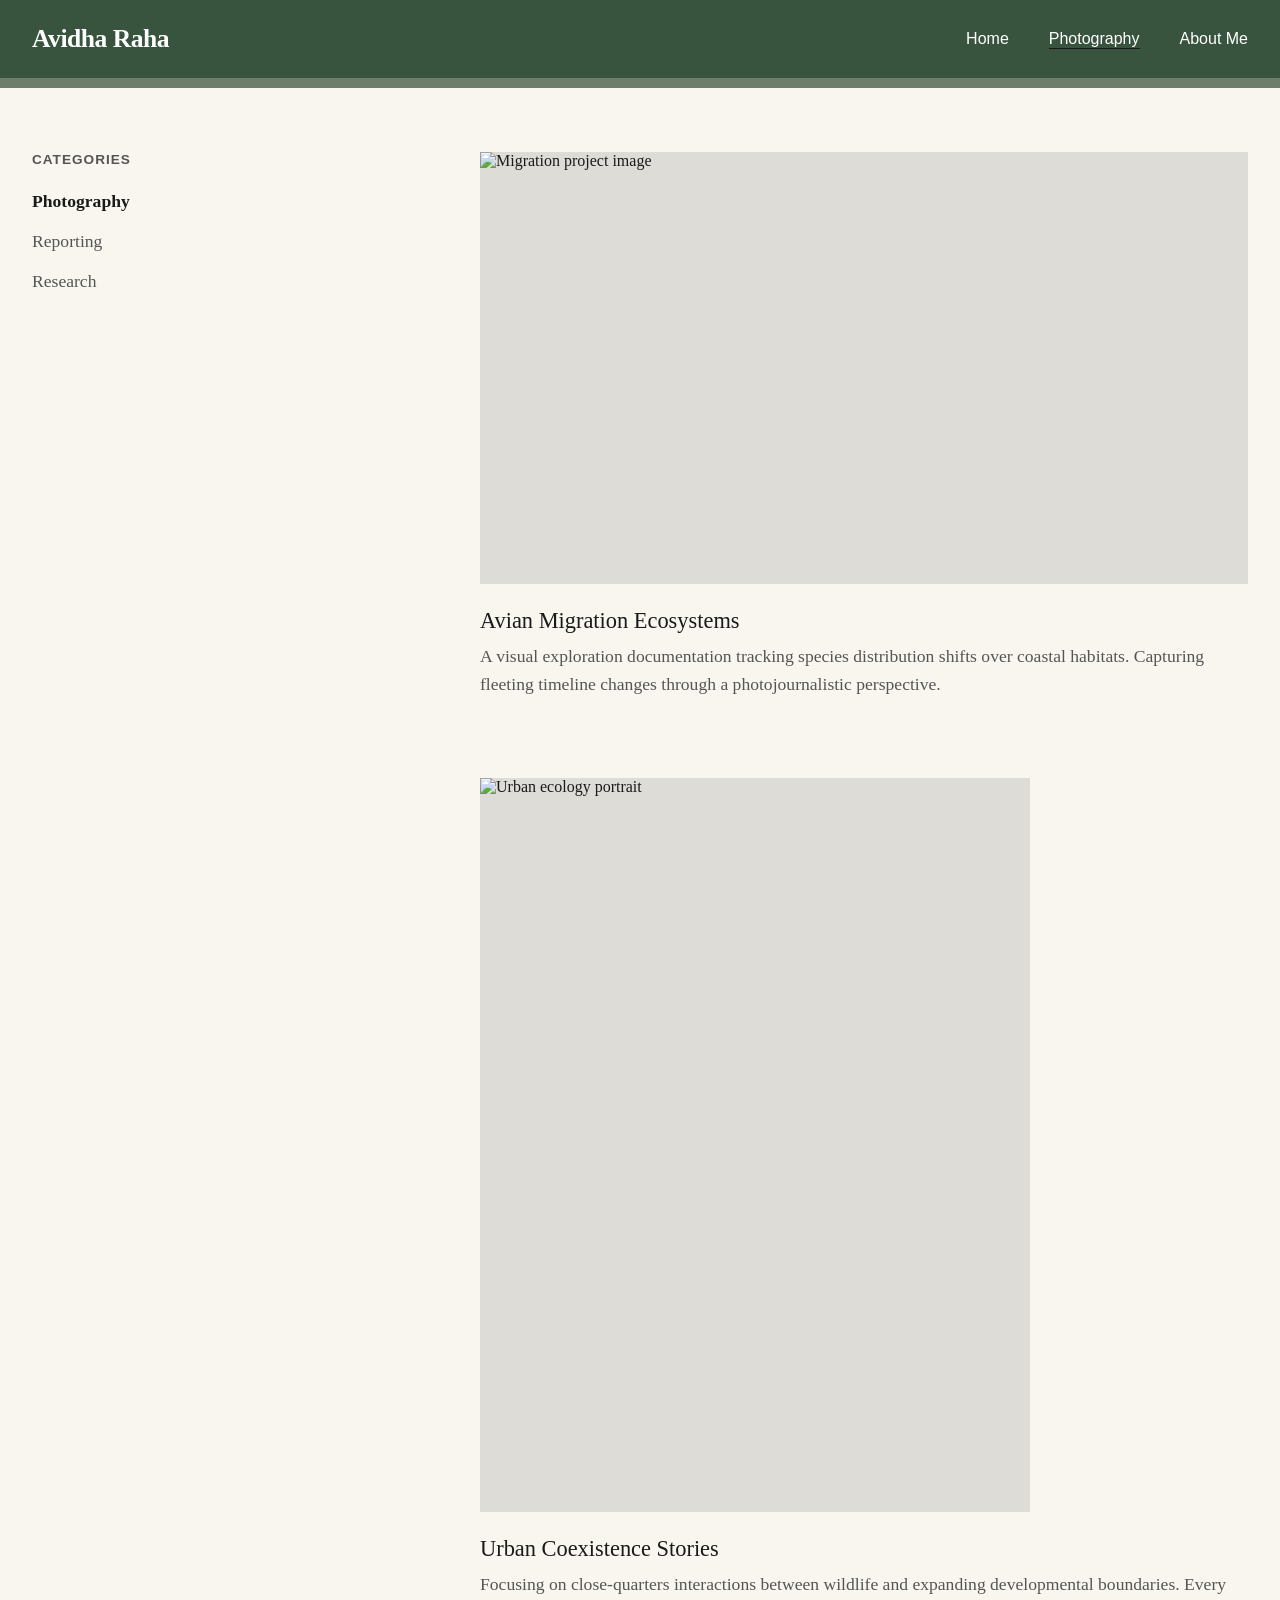
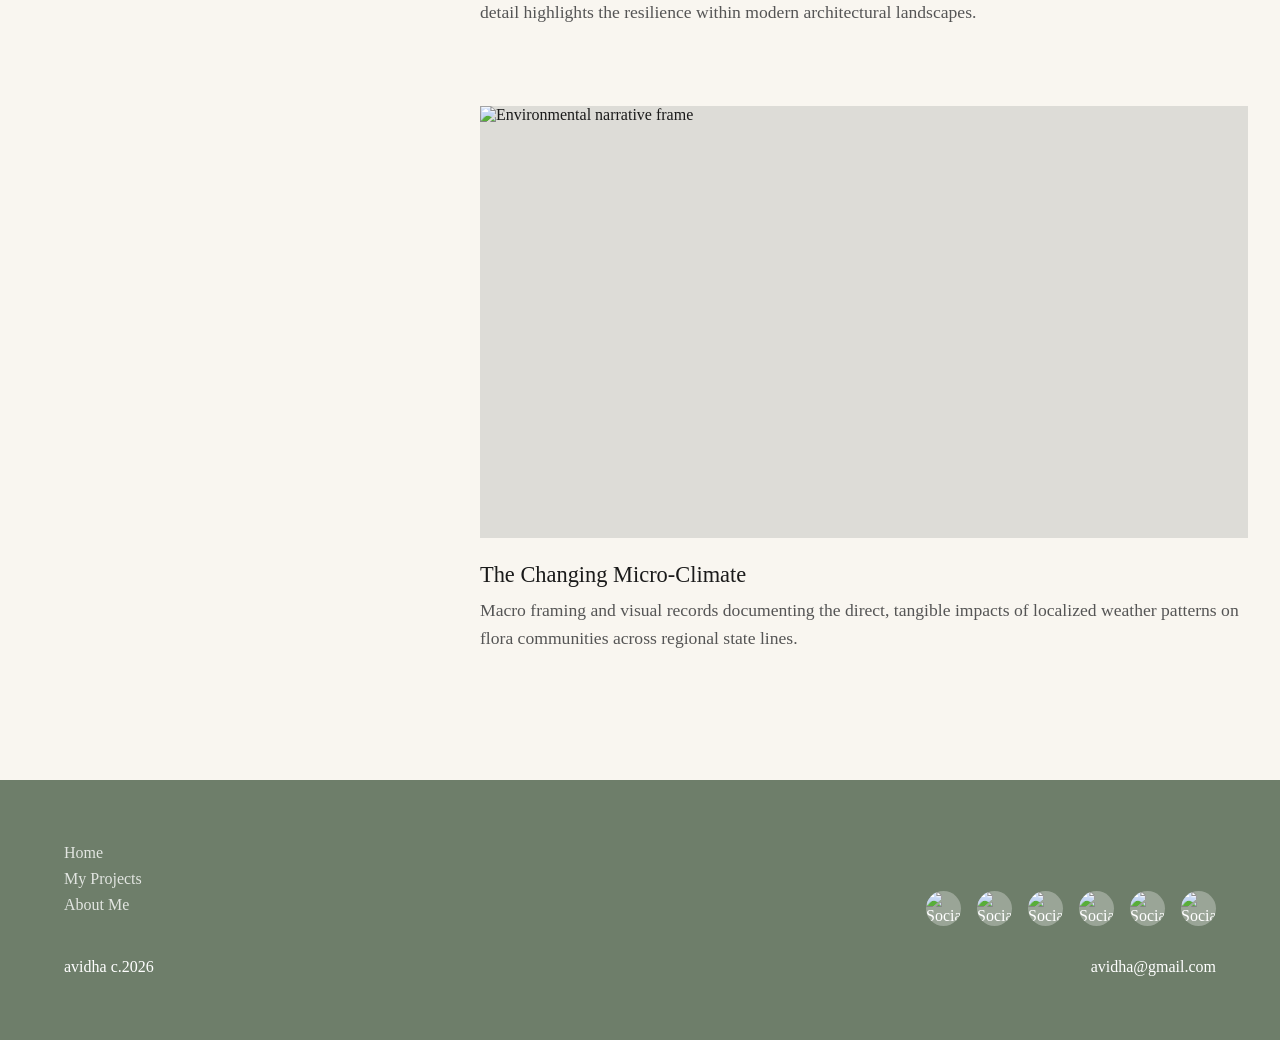
==== photography.html @ e34c5598 "first piush" ====
<!doctype html>
<html lang="en">
    <head>
        <meta charset="UTF-8" />
        <meta name="viewport" content="width=device-width, initial-scale=1.0" />
        <title>Avidha Raha | Photography</title>
        <link rel="stylesheet" href="style.css" />
        <script src="https://cdnjs.cloudflare.com/ajax/libs/gsap/3.12.2/gsap.min.js"></script>
    </head>
    <body>
        <header>
            <div class="header-container">
                <a href="index.html" class="logo transition-trigger"
                    >Avidha Raha</a
                >
                <nav class="nav-links">
                    <a href="index.html" class="transition-trigger">Home</a>
                    <a
                        href="photography.html"
                        class="transition-trigger active-nav"
                        >Photography</a
                    >
                    <a href="index.html#about">About Me</a>
                </nav>
            </div>
        </header>

        <div
            style="
                background-color: var(--accent-sage);
                height: 10px;
                width: 100%;
            "
        ></div>

        <main class="work-layout">
            <nav class="sidebar-nav">
                <h3 class="sidebar-header">Categories</h3>
                <ul>
                    <li class="active">
                        <a href="photography.html" class="transition-trigger"
                            >Photography</a
                        >
                    </li>
                    <li>
                        <a href="reporting.html" class="transition-trigger"
                            >Reporting</a
                        >
                    </li>
                    <li>
                        <a href="research.html" class="transition-trigger"
                            >Research</a
                        >
                    </li>
                </ul>
            </nav>

            <section class="stream-layout">
                <div class="stream-item">
                    <div class="large-placeholder standard-landscape">
                        <img
                            src="https://picsum.photos/1200/675?random=41"
                            alt="Migration project image"
                        />
                    </div>
                    <div class="stream-text">
                        <h3>Avian Migration Ecosystems</h3>
                        <p>
                            A visual exploration documentation tracking species
                            distribution shifts over coastal habitats. Capturing
                            fleeting timeline changes through a
                            photojournalistic perspective.
                        </p>
                    </div>
                </div>

                <div class="stream-item">
                    <div class="large-placeholder standard-portrait">
                        <img
                            src="https://picsum.photos/600/800?random=42"
                            alt="Urban ecology portrait"
                        />
                    </div>
                    <div class="stream-text">
                        <h3>Urban Coexistence Stories</h3>
                        <p>
                            Focusing on close-quarters interactions between
                            wildlife and expanding developmental boundaries.
                            Every detail highlights the resilience within modern
                            architectural landscapes.
                        </p>
                    </div>
                </div>

                <div class="stream-item">
                    <div class="large-placeholder standard-landscape">
                        <img
                            src="https://picsum.photos/1200/675?random=43"
                            alt="Environmental narrative frame"
                        />
                    </div>
                    <div class="stream-text">
                        <h3>The Changing Micro-Climate</h3>
                        <p>
                            Macro framing and visual records documenting the
                            direct, tangible impacts of localized weather
                            patterns on flora communities across regional state
                            lines.
                        </p>
                    </div>
                </div>
            </section>
        </main>

        <footer>
            <div class="footer-content">
                <div class="footer-links">
                    <a href="index.html" class="transition-trigger">Home</a>
                    <a href="photography.html" class="transition-trigger"
                        >My Projects</a
                    >
                    <a href="index.html#about">About Me</a>
                    <br /><br />
                    <p>avidha c.2026</p>
                </div>
                <div class="footer-right">
                    <div class="social-dots">
                        <div class="dot">
                            <img
                                src="https://picsum.photos/70/70?random=31"
                                alt="Social"
                            />
                        </div>
                        <div class="dot">
                            <img
                                src="https://picsum.photos/70/70?random=32"
                                alt="Social"
                            />
                        </div>
                        <div class="dot">
                            <img
                                src="https://picsum.photos/70/70?random=33"
                                alt="Social"
                            />
                        </div>
                        <div class="dot">
                            <img
                                src="https://picsum.photos/70/70?random=34"
                                alt="Social"
                            />
                        </div>
                        <div class="dot">
                            <img
                                src="https://picsum.photos/70/70?random=35"
                                alt="Social"
                            />
                        </div>
                        <div class="dot">
                            <img
                                src="https://picsum.photos/70/70?random=36"
                                alt="Social"
                            />
                        </div>
                    </div>
                    <p>avidha@gmail.com</p>
                </div>
            </div>
        </footer>

        <script src="script.js"></script>
    </body>
</html>
---- style.css ----
/* ==========================================================================
   1. Color Palette, Variable Tokens & Base Resets
   ========================================================================== */
:root {
    --bg-cream: #f9f6f0;
    --accent-sage: #6e7e6a;
    --text-dark: #1a1a1a;
    --text-muted: #555555;
}

* {
    margin: 0;
    padding: 0;
    box-sizing: border-box;
    font-family: "Playfair Display", Georgia, serif;
}

body {
    background-color: var(--bg-cream);
    color: var(--text-dark);
    overflow-x: hidden;
    opacity: 0; /* Managed by GSAP Page Load */
}

a {
    color: inherit;
    text-decoration: none;
}

/* Active Nav Indicator Link */
.active-nav {
    font-weight: 600;
    border-bottom: 1px solid var(--text-dark);
}

/* ==========================================================================
   2. Header & Top Navigation Layout
   ========================================================================== */
header {
    width: 100%;
    background-color: #38543e;
    padding: 1.5rem 2rem;
}

.header-container {
    max-width: 1400px;
    margin: 0 auto;
    display: flex;
    justify-content: space-between; /* Pushes logo left, nav links right */
    align-items: center; /* Vertically centers items */
    flex-wrap: nowrap; /* Guarantees elements stay on one row */
}

.logo {
    font-size: 1.6rem;
    font-weight: 600;
    letter-spacing: -0.5px;
    color: #fff;
    white-space: nowrap; /* Keeps name from wrapping line early */
}

.nav-links {
    display: flex;
    gap: 2.5rem;
}

.nav-links a {
    color: #fff;
    font-family: "Inter", sans-serif;
    font-weight: 100;
}

/* ==========================================================================
   3. Hero Showcase / Carousel Section
   ========================================================================== */
.hero-carousel {
    position: relative;
    width: 100%;
    height: 70vh;
    background-color: #e2dfd8;
    overflow: hidden;
    display: flex;
    align-items: center;
    justify-content: center;
}

.carousel-slide {
    position: absolute;
    top: 0;
    left: 0;
    width: 100%;
    height: 100%;
    background-size: cover;
    background-position: center;
    opacity: 0;
    transition: opacity 1s ease-in-out;
}

.carousel-slide.active {
    opacity: 1;
}

.hero-text {
    position: relative;
    z-index: 10;
    text-align: center;
    max-width: 600px;
    padding: 2rem;
}

.hero-text h1 {
    font-size: 2.5rem;
    margin-bottom: 0.5rem;
    font-weight: 400;
}

.hero-text p {
    font-size: 1.2rem;
    color: var(--text-muted);
}

/* ==========================================================================
   4. Global Page Content Layout Framework
   ========================================================================== */
main {
    max-width: 1400px;
    margin: 0 auto;
    padding: 4rem 2rem 0 2rem;
}

.section-title-container {
    display: flex;
    justify-content: space-between;
    align-items: baseline;
    border-bottom: 1px solid rgba(0, 0, 0, 0.1);
    padding-bottom: 1rem;
    margin-bottom: 3rem;
}

.see-more {
    font-size: 0.9rem;
    text-transform: lowercase;
    color: var(--text-muted);
}

/* Main Grid Layout Framework (Balanced 1fr 2fr for compressed image sizes) */
.work-row,
.about-section {
    display: grid;
    grid-template-columns: 1fr 2fr;
    gap: 4rem;
    margin-bottom: 6rem;
}

.about-section {
    margin-top: 8rem;
    padding-top: 4rem;
    border-top: 1px solid rgba(0, 0, 0, 0.1);
}

.row-label h3,
.about-text h3 {
    font-size: 1.5rem;
    font-weight: 400;
}

/* Inner galleries for Grid Modules */
.row-gallery,
.about-gallery {
    display: grid;
    grid-template-columns: repeat(2, 1fr);
    gap: 0.3rem;
}

.project-card {
    display: block;
}

/* ==========================================================================
   5. General Visual Utilities & Images
   ========================================================================== */
.image-placeholder {
    width: 100%;
    aspect-ratio: 4/3;
    object-fit: cover;
    background-color: #dddcd7;
    margin-bottom: 0.75rem;
    transition: transform 0.3s ease;
}

.project-card:hover .image-placeholder {
    transform: scale(1.02);
}

.project-card p {
    font-size: 0.95rem;
    color: var(--text-muted);
}

/* ==========================================================================
   6. About Me Block Elements
   ========================================================================== */
.about-text p {
    font-size: 1.1rem;
    line-height: 1.6;
    margin-bottom: 1.5rem;
    color: var(--text-muted);
}

.about-sub-img {
    width: 100%;
    aspect-ratio: 1; /* Crisp uniform squares */
    object-fit: cover;
    background-color: #dddcd7;
}

.mini-thumb-row {
    display: flex;
    gap: 1rem;
    margin-top: 2rem;
}

.mini-thumb {
    width: 60px;
    height: 60px;
    object-fit: cover;
    background-color: #dddcd7;
    border-radius: 4px;
}

/* ==========================================================================
   7. Photography Stream Template Layouts
   ========================================================================== */
.work-layout {
    display: grid;
    grid-template-columns: 1fr 2fr; /* Matched 1fr 2fr grid alignment */
    gap: 4rem;
}

.sidebar-nav ul {
    list-style: none;
    position: sticky;
    top: 4rem;
}

.sidebar-nav li {
    margin-bottom: 1.2rem;
}

.sidebar-nav a {
    color: var(--text-muted);
    font-size: 1.1rem;
    transition: color 0.2s ease;
}

.sidebar-nav a:hover {
    color: var(--text-dark);
}

.sidebar-nav li.active a {
    color: var(--text-dark);
    font-weight: bold;
}

.stream-layout {
    display: flex;
    flex-direction: column;
    gap: 5rem;
}

.stream-item {
    width: 100%;
}

/* Managed Responsive Image Placeholders inside the Stream */
.large-placeholder {
    width: 100%;
    background-color: #dddcd7;
    margin-bottom: 1.5rem;
    overflow: hidden;
}

.large-placeholder img {
    width: 100%;
    height: 100%;
    object-fit: cover;
    display: block;
}

/* Controlled image sizes for stream layout templates */
.standard-landscape {
    aspect-ratio: 16/9;
}

.standard-portrait {
    aspect-ratio: 3/4;
    max-width: 550px; /* Prevents portrait orientations from filling huge height gaps */
}

.stream-text h3 {
    font-size: 1.4rem;
    font-weight: 500;
    margin-bottom: 0.5rem;
}

.stream-item p {
    font-size: 1.1rem;
    line-height: 1.6;
    color: var(--text-muted);
    max-width: 800px;
}

/* ==========================================================================
   8. Global Footer Section Layout
   ========================================================================== */
footer {
    background-color: var(--accent-sage);
    color: #ffffff;
    padding: 4rem;
    margin-top: 8rem;
}

.footer-content {
    display: flex;
    justify-content: space-between;
    align-items: flex-end;
}

.footer-links a {
    display: block;
    margin-bottom: 0.5rem;
    opacity: 0.8;
}

.footer-links a:hover {
    opacity: 1;
}

.footer-right {
    text-align: right;
}

.social-dots {
    display: flex;
    gap: 1rem;
    margin-bottom: 2rem;
    justify-content: flex-end;
}

.dot {
    width: 35px;
    height: 35px;
    background-color: rgba(255, 255, 255, 0.3);
    border-radius: 50%;
    overflow: hidden;
}

.dot img {
    width: 100%;
    height: 100%;
    object-fit: cover;
}

/* ==========================================================================
   9. Mobile Fluid Optimization Responsive Media Query
   ========================================================================== */
@media (max-width: 768px) {
    header {
        padding: 1.5rem 1.5rem;
    }

    .header-container {
        flex-direction: column;
        gap: 1rem;
        text-align: center;
    }

    main,
    .work-layout {
        padding: 2rem 1.5rem;
    }

    /* Collapse all structural page grids into consistent single column stacks */
    .work-row,
    .about-section,
    .work-layout {
        grid-template-columns: 1fr;
        gap: 2rem;
        margin-bottom: 4rem;
    }

    /* Keep filters readable as a centered horizontal row link group on mobile */
    .sidebar-nav ul {
        display: flex;
        justify-content: center;
        gap: 1.5rem;
        flex-wrap: wrap;
        position: static;
        margin-bottom: 1rem;
    }

    .sidebar-nav li {
        margin-bottom: 0;
    }

    /* Stack gallery rows seamlessly on screens below mobile resolution breaks */
    .row-gallery,
    .about-gallery,
    .stream-layout {
        grid-template-columns: 1fr;
        gap: 2rem;
    }

    /* Restores absolute single column properties */
    .project-card {
        grid-column: span 1 !important;
        width: 100%;
    }

    /* Forces uniform padding, 4:3 viewports and absolute image center locks */
    .image-placeholder,
    .large-placeholder,
    .about-sub-img {
        aspect-ratio: 4/3 !important;
        max-width: 100% !important;
        display: block;
        margin-left: auto;
        margin-right: auto;
    }

    /* Strict alignment rules across elements and text copy modules */
    .row-label,
    .about-text,
    .stream-text,
    .footer-content,
    .footer-right {
        text-align: center;
        flex-direction: column;
        align-items: center;
    }

    .mini-thumb-row,
    .social-dots {
        justify-content: center;
    }

    .project-card p,
    .stream-item p {
        text-align: center;
        margin-left: auto;
        margin-right: auto;
    }
}

.sidebar-header {
    font-family: "Inter", sans-serif;
    font-size: 0.85rem;
    text-transform: uppercase;
    letter-spacing: 1px;
    color: var(--text-muted);
    margin-bottom: 1.5rem;
    font-weight: 600;
}

@media (max-width: 768px) {
    .sidebar-header {
        text-align: center;
        margin-bottom: 0.5rem;
    }
}
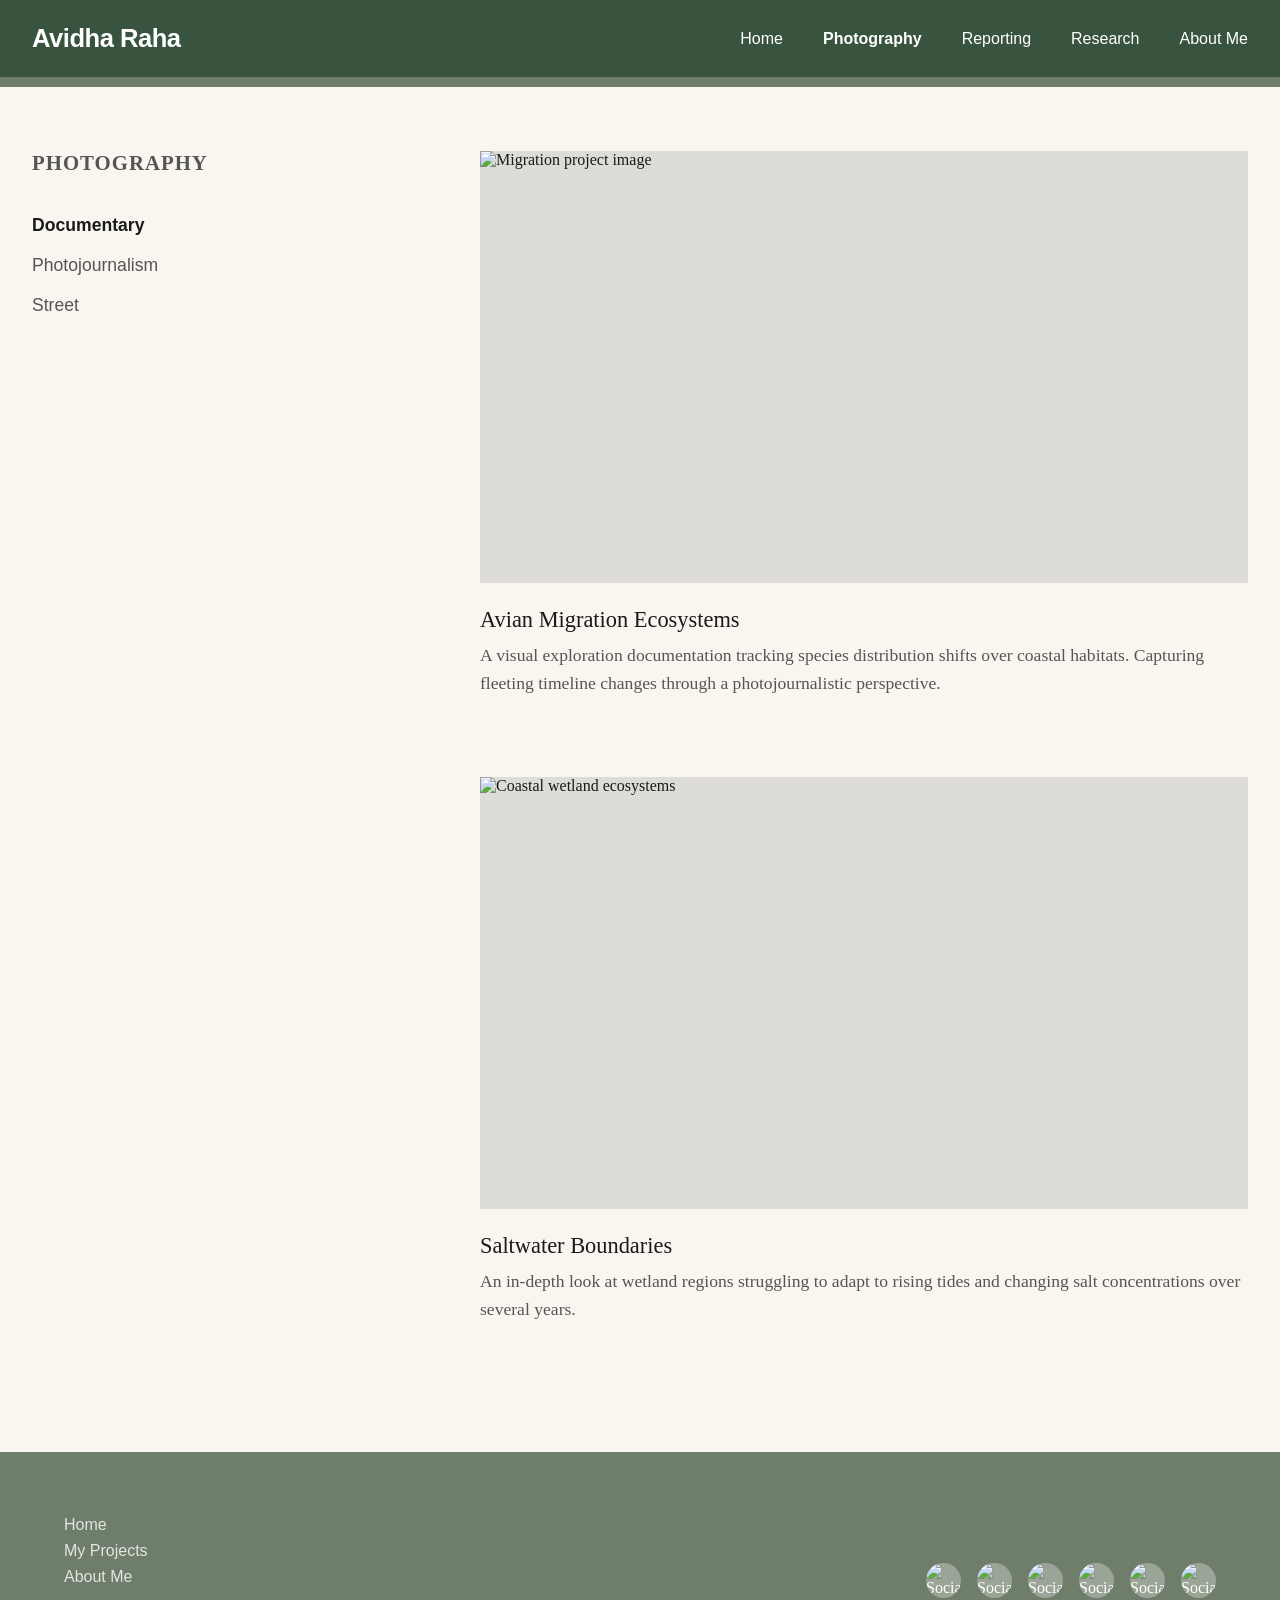
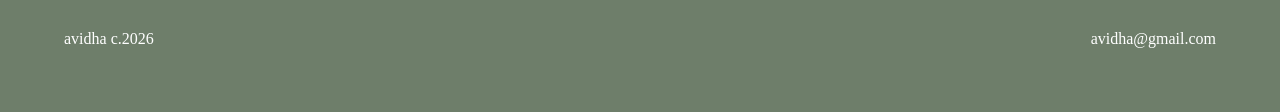
==== commit b81110ac: "Made Divisions of content" ====
--- a/photography.html
+++ b/photography.html
@@ -20,7 +20,14 @@
                         class="transition-trigger active-nav"
                         >Photography</a
                     >
-                    <a href="index.html#about">About Me</a>
+
+                    <a href="reporting.html" class="transition-trigger"
+                        >Reporting</a
+                    >
+                    <a href="research.html" class="transition-trigger"
+                        >Research</a
+                    >
+                    <a href="#about">About Me</a>
                 </nav>
             </div>
         </header>
@@ -35,28 +42,23 @@
 
         <main class="work-layout">
             <nav class="sidebar-nav">
-                <h3 class="sidebar-header">Categories</h3>
-                <ul>
-                    <li class="active">
-                        <a href="photography.html" class="transition-trigger"
-                            >Photography</a
-                        >
+                <h3 class="sidebar-header">Photography</h3>
+                <ul id="category-filters">
+                    <li class="active" data-filter="documentary">
+                        <a href="#">Documentary</a>
                     </li>
-                    <li>
-                        <a href="reporting.html" class="transition-trigger"
-                            >Reporting</a
-                        >
+                    <li data-filter="photojournalism">
+                        <a href="#">Photojournalism</a>
                     </li>
-                    <li>
-                        <a href="research.html" class="transition-trigger"
-                            >Research</a
-                        >
+                    <li data-filter="street">
+                        <a href="#">Street</a>
                     </li>
                 </ul>
             </nav>
 
             <section class="stream-layout">
-                <div class="stream-item">
+                <!-- ==================== DOCUMENTARY PROJECTS ==================== -->
+                <div class="stream-item" data-category="documentary">
                     <div class="large-placeholder standard-landscape">
                         <img
                             src="https://picsum.photos/1200/675?random=41"
@@ -74,7 +76,25 @@
                     </div>
                 </div>
 
-                <div class="stream-item">
+                <div class="stream-item" data-category="documentary">
+                    <div class="large-placeholder standard-landscape">
+                        <img
+                            src="https://picsum.photos/1200/675?random=51"
+                            alt="Coastal wetland ecosystems"
+                        />
+                    </div>
+                    <div class="stream-text">
+                        <h3>Saltwater Boundaries</h3>
+                        <p>
+                            An in-depth look at wetland regions struggling to
+                            adapt to rising tides and changing salt
+                            concentrations over several years.
+                        </p>
+                    </div>
+                </div>
+
+                <!-- ==================== PHOTOJOURNALISM PROJECTS ==================== -->
+                <div class="stream-item" data-category="photojournalism">
                     <div class="large-placeholder standard-portrait">
                         <img
                             src="https://picsum.photos/600/800?random=42"
@@ -92,7 +112,25 @@
                     </div>
                 </div>
 
-                <div class="stream-item">
+                <div class="stream-item" data-category="photojournalism">
+                    <div class="large-placeholder standard-landscape">
+                        <img
+                            src="https://picsum.photos/1200/675?random=52"
+                            alt="City development grid"
+                        />
+                    </div>
+                    <div class="stream-text">
+                        <h3>The Transit Corridor</h3>
+                        <p>
+                            Documenting night shifts and structural evolution
+                            along newly commissioned rapid transit paths
+                            bisecting old neighbourhoods.
+                        </p>
+                    </div>
+                </div>
+
+                <!-- ==================== STREET PROJECTS ==================== -->
+                <div class="stream-item" data-category="street">
                     <div class="large-placeholder standard-landscape">
                         <img
                             src="https://picsum.photos/1200/675?random=43"
@@ -106,6 +144,22 @@
                             direct, tangible impacts of localized weather
                             patterns on flora communities across regional state
                             lines.
+                        </p>
+                    </div>
+                </div>
+
+                <div class="stream-item" data-category="street">
+                    <div class="large-placeholder standard-portrait">
+                        <img
+                            src="https://picsum.photos/600/800?random=53"
+                            alt="Midday market geometry"
+                        />
+                    </div>
+                    <div class="stream-text">
+                        <h3>Intersections in Shadow</h3>
+                        <p>
+                            Studying geometric light shafts piercing market
+                            canopy frameworks during peak summer midday hours.
                         </p>
                     </div>
                 </div>
--- a/style.css
+++ b/style.css
@@ -8,11 +8,13 @@
     --text-muted: #555555;
 }
 
+@import url("https://fonts.googleapis.com/css2?family=Cormorant+Garamond:ital,wght@0,400;0,500;0,600;1,400&family=Lato:wght@300;400;500;600&display=swap");
+@import url("https://fonts.googleapis.com/css2?family=Lato:ital,wght@0,100;0,300;0,400;0,700;0,900;1,100;1,300;1,400;1,700;1,900&display=swap");
 * {
     margin: 0;
     padding: 0;
     box-sizing: border-box;
-    font-family: "Playfair Display", Georgia, serif;
+    font-family: "Cormorant Garamond", Georgia, serif;
 }
 
 body {
@@ -25,12 +27,12 @@
 a {
     color: inherit;
     text-decoration: none;
+    font-family: "Lato", sans-serif;
 }
 
 /* Active Nav Indicator Link */
 .active-nav {
-    font-weight: 600;
-    border-bottom: 1px solid var(--text-dark);
+    font-weight: 600 !important;
 }
 
 /* ==========================================================================
@@ -66,7 +68,7 @@
 
 .nav-links a {
     color: #fff;
-    font-family: "Inter", sans-serif;
+    font-family: "Lato", sans-serif;
     font-weight: 100;
 }
 
@@ -453,12 +455,12 @@
 }
 
 .sidebar-header {
-    font-family: "Inter", sans-serif;
-    font-size: 0.85rem;
+    font-family: "Cormorant Garamond", Georgia, serif;
+    font-size: 1.3rem;
     text-transform: uppercase;
     letter-spacing: 1px;
     color: var(--text-muted);
-    margin-bottom: 1.5rem;
+    margin-bottom: 2.5rem;
     font-weight: 600;
 }
 
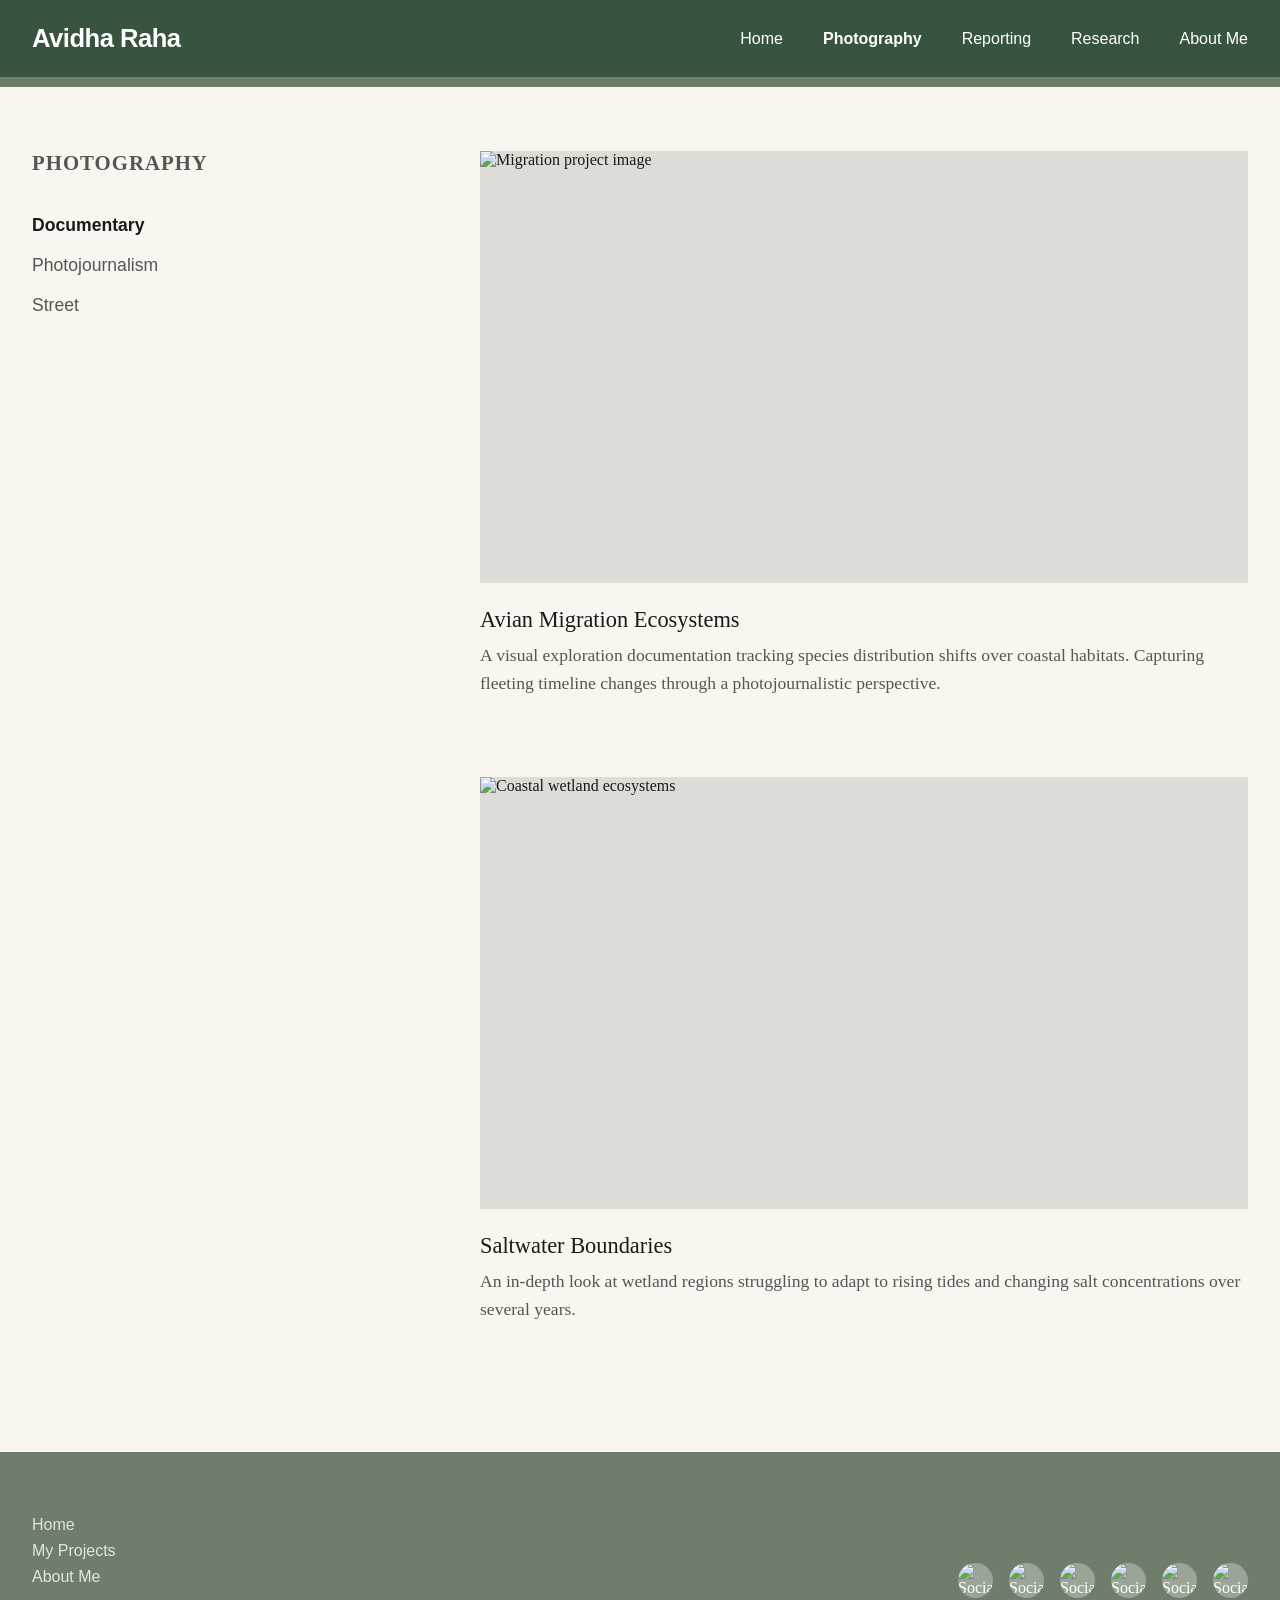
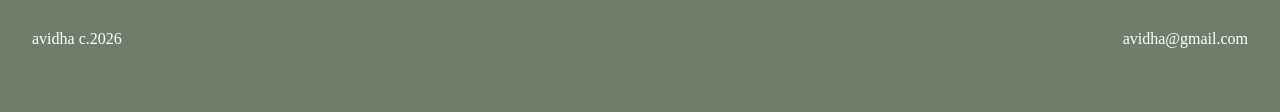
==== commit 8505caed: "Link names changed" ====
--- a/photography.html
+++ b/photography.html
@@ -10,23 +10,17 @@
     <body>
         <header>
             <div class="header-container">
-                <a href="index.html" class="logo transition-trigger"
-                    >Avidha Raha</a
-                >
+                <a href="/" class="logo transition-trigger">Avidha Raha</a>
                 <nav class="nav-links">
-                    <a href="index.html" class="transition-trigger">Home</a>
-                    <a
-                        href="photography.html"
-                        class="transition-trigger active-nav"
+                    <a href="/" class="transition-trigger">Home</a>
+                    <a href="/photography" class="transition-trigger active-nav"
                         >Photography</a
                     >
 
-                    <a href="reporting.html" class="transition-trigger"
+                    <a href="/reporting" class="transition-trigger"
                         >Reporting</a
                     >
-                    <a href="research.html" class="transition-trigger"
-                        >Research</a
-                    >
+                    <a href="/research" class="transition-trigger">Research</a>
                     <a href="#about">About Me</a>
                 </nav>
             </div>
@@ -169,11 +163,11 @@
         <footer>
             <div class="footer-content">
                 <div class="footer-links">
-                    <a href="index.html" class="transition-trigger">Home</a>
-                    <a href="photography.html" class="transition-trigger"
+                    <a href="/" class="transition-trigger">Home</a>
+                    <a href="/photography" class="transition-trigger"
                         >My Projects</a
                     >
-                    <a href="index.html#about">About Me</a>
+                    <a href="/#about">About Me</a>
                     <br /><br />
                     <p>avidha c.2026</p>
                 </div>
--- a/style.css
+++ b/style.css
@@ -1,15 +1,22 @@
+@import url("https://fonts.googleapis.com/css2?family=Cormorant+Garamond:ital,wght@0,400;0,500;0,600;1,400&family=Lato:wght@300;400;500;600&display=swap");
+
 /* ==========================================================================
    1. Color Palette, Variable Tokens & Base Resets
    ========================================================================== */
 :root {
     --bg-cream: #f9f6f0;
     --accent-sage: #6e7e6a;
+    --accent-dark-green: #38543e;
     --text-dark: #1a1a1a;
     --text-muted: #555555;
-}
-
-@import url("https://fonts.googleapis.com/css2?family=Cormorant+Garamond:ital,wght@0,400;0,500;0,600;1,400&family=Lato:wght@300;400;500;600&display=swap");
-@import url("https://fonts.googleapis.com/css2?family=Lato:ital,wght@0,100;0,300;0,400;0,700;0,900;1,100;1,300;1,400;1,700;1,900&display=swap");
+
+    /* Responsive Fluid Typography */
+    --fs-h1: clamp(2rem, 5vw, 2.5rem);
+    --fs-h3: clamp(1.3rem, 4vw, 1.5rem);
+    --fs-body: clamp(1rem, 2.5vw, 1.1rem);
+    --fs-muted: clamp(0.9rem, 2vw, 0.95rem);
+}
+
 * {
     margin: 0;
     padding: 0;
@@ -28,9 +35,11 @@
     color: inherit;
     text-decoration: none;
     font-family: "Lato", sans-serif;
-}
-
-/* Active Nav Indicator Link */
+    transition:
+        opacity 0.2s ease,
+        color 0.2s ease;
+}
+
 .active-nav {
     font-weight: 600 !important;
 }
@@ -40,7 +49,7 @@
    ========================================================================== */
 header {
     width: 100%;
-    background-color: #38543e;
+    background-color: var(--accent-dark-green);
     padding: 1.5rem 2rem;
 }
 
@@ -48,9 +57,9 @@
     max-width: 1400px;
     margin: 0 auto;
     display: flex;
-    justify-content: space-between; /* Pushes logo left, nav links right */
-    align-items: center; /* Vertically centers items */
-    flex-wrap: nowrap; /* Guarantees elements stay on one row */
+    justify-content: space-between;
+    align-items: center;
+    gap: 1.5rem;
 }
 
 .logo {
@@ -58,18 +67,19 @@
     font-weight: 600;
     letter-spacing: -0.5px;
     color: #fff;
-    white-space: nowrap; /* Keeps name from wrapping line early */
+    white-space: nowrap;
 }
 
 .nav-links {
     display: flex;
     gap: 2.5rem;
+    flex-wrap: wrap; /* Prevents text clipping on small viewports */
 }
 
 .nav-links a {
     color: #fff;
     font-family: "Lato", sans-serif;
-    font-weight: 100;
+    font-weight: 300;
 }
 
 /* ==========================================================================
@@ -79,6 +89,7 @@
     position: relative;
     width: 100%;
     height: 70vh;
+    min-height: 400px; /* Ensures text has room on short mobile screens */
     background-color: #e2dfd8;
     overflow: hidden;
     display: flex;
@@ -106,18 +117,19 @@
     position: relative;
     z-index: 10;
     text-align: center;
+    width: 100%;
     max-width: 600px;
-    padding: 2rem;
+    padding: 1.5rem;
 }
 
 .hero-text h1 {
-    font-size: 2.5rem;
+    font-size: var(--fs-h1);
     margin-bottom: 0.5rem;
     font-weight: 400;
 }
 
 .hero-text p {
-    font-size: 1.2rem;
+    font-size: var(--fs-body);
     color: var(--text-muted);
 }
 
@@ -137,17 +149,18 @@
     border-bottom: 1px solid rgba(0, 0, 0, 0.1);
     padding-bottom: 1rem;
     margin-bottom: 3rem;
+    gap: 1rem;
 }
 
 .see-more {
     font-size: 0.9rem;
     text-transform: lowercase;
     color: var(--text-muted);
-}
-
-/* Main Grid Layout Framework (Balanced 1fr 2fr for compressed image sizes) */
-.work-row,
-.about-section {
+    white-space: nowrap;
+}
+
+/* Main Layout Grid Modules */
+.work-row {
     display: grid;
     grid-template-columns: 1fr 2fr;
     gap: 4rem;
@@ -155,6 +168,20 @@
 }
 
 .about-section {
+    display: grid;
+    grid-template-columns: 1fr 1fr;
+    gap: 4rem;
+    margin-bottom: 6rem;
+}
+
+.work-layout {
+    display: grid;
+    grid-template-columns: 1fr 2fr;
+    gap: 4rem;
+    margin-bottom: 6rem;
+}
+
+.about-section {
     margin-top: 8rem;
     padding-top: 4rem;
     border-top: 1px solid rgba(0, 0, 0, 0.1);
@@ -162,7 +189,7 @@
 
 .row-label h3,
 .about-text h3 {
-    font-size: 1.5rem;
+    font-size: var(--fs-h3);
     font-weight: 400;
 }
 
@@ -171,11 +198,12 @@
 .about-gallery {
     display: grid;
     grid-template-columns: repeat(2, 1fr);
-    gap: 0.3rem;
+    gap: 0.3rem; /* Increased slightly from 0.3rem for better breathing room */
 }
 
 .project-card {
     display: block;
+    width: 100%;
 }
 
 /* ==========================================================================
@@ -188,6 +216,7 @@
     background-color: #dddcd7;
     margin-bottom: 0.75rem;
     transition: transform 0.3s ease;
+    display: block;
 }
 
 .project-card:hover .image-placeholder {
@@ -195,7 +224,7 @@
 }
 
 .project-card p {
-    font-size: 0.95rem;
+    font-size: var(--fs-muted);
     color: var(--text-muted);
 }
 
@@ -203,7 +232,7 @@
    6. About Me Block Elements
    ========================================================================== */
 .about-text p {
-    font-size: 1.1rem;
+    font-size: var(--fs-body);
     line-height: 1.6;
     margin-bottom: 1.5rem;
     color: var(--text-muted);
@@ -211,15 +240,17 @@
 
 .about-sub-img {
     width: 100%;
-    aspect-ratio: 1; /* Crisp uniform squares */
+    aspect-ratio: 1;
     object-fit: cover;
     background-color: #dddcd7;
+    display: block;
 }
 
 .mini-thumb-row {
     display: flex;
     gap: 1rem;
     margin-top: 2rem;
+    flex-wrap: wrap;
 }
 
 .mini-thumb {
@@ -228,15 +259,20 @@
     object-fit: cover;
     background-color: #dddcd7;
     border-radius: 4px;
+    flex-shrink: 0;
 }
 
 /* ==========================================================================
    7. Photography Stream Template Layouts
    ========================================================================== */
-.work-layout {
-    display: grid;
-    grid-template-columns: 1fr 2fr; /* Matched 1fr 2fr grid alignment */
-    gap: 4rem;
+.sidebar-header {
+    font-family: "Cormorant Garamond", Georgia, serif;
+    font-size: 1.3rem;
+    text-transform: uppercase;
+    letter-spacing: 1px;
+    color: var(--text-muted);
+    margin-bottom: 2.5rem;
+    font-weight: 600;
 }
 
 .sidebar-nav ul {
@@ -252,15 +288,14 @@
 .sidebar-nav a {
     color: var(--text-muted);
     font-size: 1.1rem;
-    transition: color 0.2s ease;
-}
-
-.sidebar-nav a:hover {
-    color: var(--text-dark);
-}
-
+}
+
+.sidebar-nav a:hover,
 .sidebar-nav li.active a {
     color: var(--text-dark);
+}
+
+.sidebar-nav li.active a {
     font-weight: bold;
 }
 
@@ -274,7 +309,6 @@
     width: 100%;
 }
 
-/* Managed Responsive Image Placeholders inside the Stream */
 .large-placeholder {
     width: 100%;
     background-color: #dddcd7;
@@ -289,14 +323,13 @@
     display: block;
 }
 
-/* Controlled image sizes for stream layout templates */
 .standard-landscape {
     aspect-ratio: 16/9;
 }
 
 .standard-portrait {
     aspect-ratio: 3/4;
-    max-width: 550px; /* Prevents portrait orientations from filling huge height gaps */
+    max-width: 550px;
 }
 
 .stream-text h3 {
@@ -306,7 +339,7 @@
 }
 
 .stream-item p {
-    font-size: 1.1rem;
+    font-size: var(--fs-body);
     line-height: 1.6;
     color: var(--text-muted);
     max-width: 800px;
@@ -318,14 +351,20 @@
 footer {
     background-color: var(--accent-sage);
     color: #ffffff;
-    padding: 4rem;
+    padding: 4rem 2rem;
     margin-top: 8rem;
+}
+
+.footer-container {
+    max-width: 1400px;
+    margin: 0 auto;
 }
 
 .footer-content {
     display: flex;
     justify-content: space-between;
     align-items: flex-end;
+    gap: 2rem;
 }
 
 .footer-links a {
@@ -355,6 +394,7 @@
     background-color: rgba(255, 255, 255, 0.3);
     border-radius: 50%;
     overflow: hidden;
+    flex-shrink: 0;
 }
 
 .dot img {
@@ -364,34 +404,96 @@
 }
 
 /* ==========================================================================
-   9. Mobile Fluid Optimization Responsive Media Query
-   ========================================================================== */
+   8b. Hero text legibility — ensure contrast over carousel images
+   ========================================================================== */
+.hero-text h1 {
+    color: #ffffff;
+    text-shadow: 0 1px 8px rgba(0, 0, 0, 0.35);
+}
+
+.hero-text p {
+    color: rgba(255, 255, 255, 0.85);
+    text-shadow: 0 1px 4px rgba(0, 0, 0, 0.3);
+}
+
+/* ==========================================================================
+   9a. Tablet Breakpoint (769px – 1024px)
+   ========================================================================== */
+@media (min-width: 769px) and (max-width: 1024px) {
+    main {
+        padding: 3rem 1.5rem 0 1.5rem;
+    }
+
+    .work-row,
+    .about-section,
+    .work-layout {
+        gap: 2.5rem;
+        margin-bottom: 4rem;
+    }
+
+    .about-section {
+        margin-top: 5rem;
+        padding-top: 3rem;
+    }
+
+    .row-gallery,
+    .about-gallery {
+        gap: 1rem;
+    }
+
+    .stream-layout {
+        gap: 3.5rem;
+    }
+
+    footer {
+        margin-top: 5rem;
+    }
+}
+
+/* ==========================================================================
+   9b. Mobile Fluid Optimization Responsive Media Query (< 768px)
+   ========================================================================== */
+/* ==========================================================================
+      9. Mobile Fluid Optimization Responsive Media Query (< 768px)
+      ========================================================================== */
 @media (max-width: 768px) {
     header {
-        padding: 1.5rem 1.5rem;
+        padding: 1.5rem 1rem;
     }
 
     .header-container {
         flex-direction: column;
-        gap: 1rem;
         text-align: center;
     }
 
-    main,
-    .work-layout {
-        padding: 2rem 1.5rem;
-    }
-
-    /* Collapse all structural page grids into consistent single column stacks */
+    .nav-links {
+        justify-content: center;
+        gap: 1.5rem;
+    }
+
+    main {
+        padding: 2rem 1rem 0 1rem;
+    }
+
+    .section-title-container {
+        margin-bottom: 2rem;
+    }
+
+    /* Collapse structural layout grids into consistent stacks */
     .work-row,
     .about-section,
     .work-layout {
         grid-template-columns: 1fr;
-        gap: 2rem;
+        gap: 2.5rem;
         margin-bottom: 4rem;
     }
 
-    /* Keep filters readable as a centered horizontal row link group on mobile */
+    .about-section {
+        margin-top: 4rem;
+        padding-top: 2.5rem;
+    }
+
+    /* Filters break into smooth horizontal scroll/wrap on small profiles */
     .sidebar-nav ul {
         display: flex;
         justify-content: center;
@@ -405,32 +507,30 @@
         margin-bottom: 0;
     }
 
-    /* Stack gallery rows seamlessly on screens below mobile resolution breaks */
+    .sidebar-header {
+        text-align: center;
+        margin-bottom: 1rem;
+    }
+
+    /* Inner galleries turn seamlessly to full width rows */
     .row-gallery,
-    .about-gallery,
-    .stream-layout {
+    .about-gallery {
         grid-template-columns: 1fr;
         gap: 2rem;
     }
 
-    /* Restores absolute single column properties */
-    .project-card {
-        grid-column: span 1 !important;
-        width: 100%;
-    }
-
-    /* Forces uniform padding, 4:3 viewports and absolute image center locks */
-    .image-placeholder,
-    .large-placeholder,
-    .about-sub-img {
-        aspect-ratio: 4/3 !important;
-        max-width: 100% !important;
+    /* --- MOBILE IMAGE FILTERING PATCH --- */
+    /* Hides any project card inside a standard gallery row if it isn't the first item */
+    .row-gallery .project-card {
+        display: none;
+    }
+    .row-gallery .project-card:first-child {
         display: block;
-        margin-left: auto;
-        margin-right: auto;
-    }
-
-    /* Strict alignment rules across elements and text copy modules */
+        grid-column: span 1 !important; /* Forces the reporting wide image to adapt properly */
+    }
+    /* ------------------------------------ */
+
+    /* Absolute Center Rules for Elements and Copy */
     .row-label,
     .about-text,
     .stream-text,
@@ -452,21 +552,19 @@
         margin-left: auto;
         margin-right: auto;
     }
-}
-
-.sidebar-header {
-    font-family: "Cormorant Garamond", Georgia, serif;
-    font-size: 1.3rem;
-    text-transform: uppercase;
-    letter-spacing: 1px;
-    color: var(--text-muted);
-    margin-bottom: 2.5rem;
-    font-weight: 600;
-}
-
-@media (max-width: 768px) {
-    .sidebar-header {
-        text-align: center;
-        margin-bottom: 0.5rem;
-    }
-}
+
+    /* Image Viewport standardizations for mobile parity */
+    .image-placeholder,
+    .large-placeholder,
+    .about-sub-img {
+        aspect-ratio: 4/3 !important;
+        max-width: 100% !important;
+        margin-left: auto;
+        margin-right: auto;
+    }
+
+    footer {
+        padding: 3rem 1rem;
+        margin-top: 4rem;
+    }
+}
